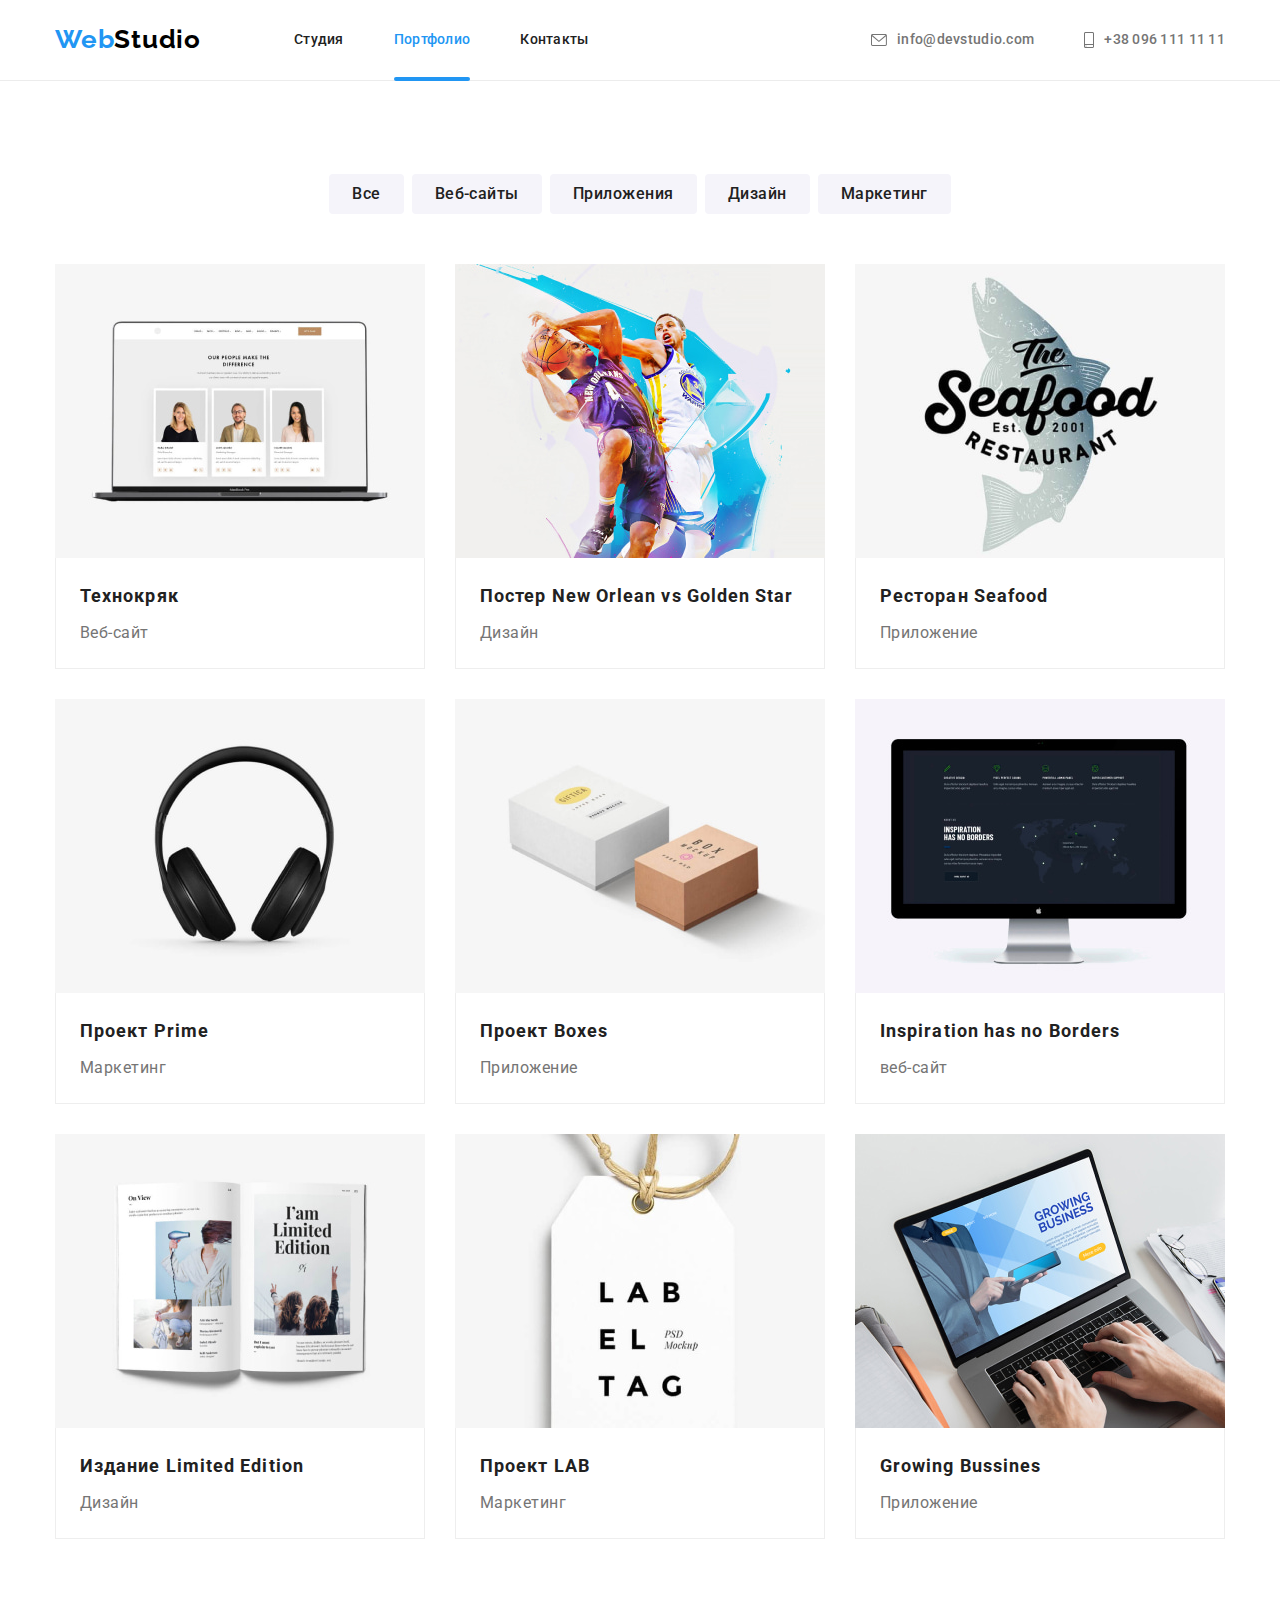
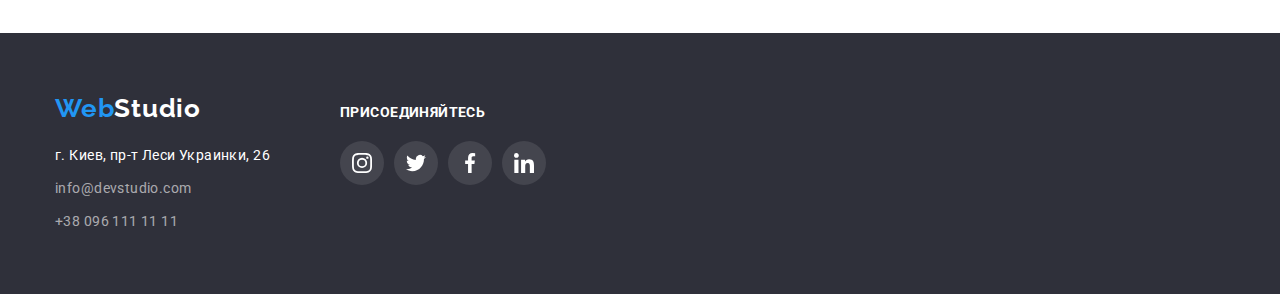
==== portfolio.html @ 18610011 "База (домашняя работа №5)" ====
<!DOCTYPE html>
<html lang="ru">
  <head>
    <meta charset="UTF-8" />
    <meta http-equiv="X-UA-Compatible" content="IE=edge" />
    <meta name="viewport" content="width=device-width, initial-scale=1.0" />
    <title>WebStudio - Портфолио</title>
    <link
      rel="stylesheet"
      href="https://cdnjs.cloudflare.com/ajax/libs/modern-normalize/1.1.0/modern-normalize.min.css"
    />
    <link rel="preconnect" href="https://fonts.googleapis.com" />
    <link rel="preconnect" href="https://fonts.gstatic.com" crossorigin />
    <link
      href="https://fonts.googleapis.com/css2?family=Raleway:wght@700&family=Roboto:wght@400;500;700;900&display=swap"
      rel="stylesheet"
    />
    <link rel="stylesheet" href="./css/styles.css" />
  </head>
  <body>
    <!-- Хедер -->
    <header class="header">
      <div class="header-main-nav conteiner">
        <nav class="header-nav">
          <a class="logo link" href="./index.html"
            >Web<span class="logo-dark-theme">Studio</span></a
          >
          <ul class="page-nav-list list">
            <li class="page-nav-item"><a class="page-nav link" href="./index.html">Студия</a></li>
            <li class="page-nav-item">
              <a class="page-nav current-page link" href="./portfolio.html">Портфолио</a>
            </li>
            <li class="page-nav-item"><a class="page-nav link" href="">Контакты</a></li>
          </ul>
        </nav>
        <ul class="contact-nav-list list">
          <li class="contact-nav-item">
            <a class="contact-nav link" href="mailto:info@devstudio.com"
              ><svg class="contact-icon" width="16" height="16">
                <use href="./images/icons.svg#icon-envelope"></use>
              </svg>
              info@devstudio.com</a
            >
          </li>
          <li class="contact-nav-item">
            <a class="contact-nav link" href="tel:+380961111111"
              ><svg class="contact-icon" width="10" height="16">
                <use href="./images/icons.svg#icon-smartphone"></use>
              </svg>
              +38 096 111 11 11</a
            >
          </li>
        </ul>
      </div>
    </header>
    <main>
      <section class="section">
        <div class="conteiner">
          <h1 class="visually-hidden list" aria-hidden="true" tabindex="-1">
            WebStudio - Портфолио
          </h1>
          <!-- Фильтр -->
          <ul class="filter list">
            <li class="filter-item">
              <button class="filter-button button" type="button">Все</button>
            </li>
            <li class="filter-item">
              <button class="filter-button button" type="button">Веб-сайты</button>
            </li>
            <li class="filter-item">
              <button class="filter-button button" type="button">Приложения</button>
            </li>
            <li class="filter-item">
              <button class="filter-button button" type="button">Дизайн</button>
            </li>
            <li class="filter-item">
              <button class="filter-button button" type="button">Маркетинг</button>
            </li>
          </ul>
          <!-- Галерея проектов-->
          <ul class="project-list list">
            <li class="project-item">
              <a class="project-link link" href="">
                <div class="project-img-box">
                  <img
                    src="./images/project1.jpg"
                    alt="веб-страница Технокряк, открытая на ноутбуке"
                    width="370"
                    height="295"
                  />
                  <div class="project-hover-discription">
                    <p>
                      Технокряк это современная площадка распространения коронавируса. Компании
                      используют эту платформу для цифрового шпионажа и атак на защищённые сервера
                      конкурентов.
                    </p>
                  </div>
                </div>
                <div class="project-discription">
                  <h2 class="project-title">Технокряк</h2>
                  <p>Веб-сайт</p>
                </div>
              </a>
            </li>
            <li class="project-item">
              <a class="project-link link" href="">
                <div class="project-img-box">
                  <img
                  src="./images/project2.jpg"
                  alt="Постер к игре в баскетбол"
                  width="370"
                  height="295"
                  />
                  <div class="project-hover-discription">
                    <p>
                     Технокряк это современная площадка распространения коронавируса. Компании
                     используют эту платформу для цифрового шпионажа и атак на защищённые сервера
                     конкурентов.
                   </p>
                  </div>   
                </div>
                <div class="project-discription">
                  <h2 class="project-title">Постер New Orlean vs Golden Star</h2>
                  <p>Дизайн</p>
                </div>
              </a>
            </li>
            <li class="project-item">
              <a class="project-link link" href="">
              <div class="project-img-box">
                <img
                  src="./images/project3.jpg"
                  alt="Эмблема рыбного ресторана"
                  width="370"
                  height="295"
                />
                <div class="project-hover-discription">
                  <p>
                    Технокряк это современная площадка распространения коронавируса. Компании
                    используют эту платформу для цифрового шпионажа и атак на защищённые сервера
                    конкурентов.
                  </p>
                </div>
              </div>
                <div class="project-discription">
                  <h2 class="project-title">Ресторан Seafood</h2>
                  <p>Приложение</p>
                </div></a
              >
            </li>
            <li class="project-item">
              <a class="project-link link" href="">
                <div class="project-img-box">
                  <img
                   src="./images/project4.jpg"
                   alt="Накладные наушники"
                   width="370"
                   height="295"
                  />
                  <div class="project-hover-discription">
                    <p>
                      Технокряк это современная площадка распространения коронавируса. Компании
                      используют эту платформу для цифрового шпионажа и атак на защищённые сервера
                      конкурентов.
                    </p>
                </div>
                </div>
                <div class="project-discription">
                  <h2 class="project-title">Проект Prime</h2>
                  <p>Маркетинг</p>
                </div>
              </a>
            </li>
            <li class="project-item">
              <a class="project-link link" href="">
                <div class="project-img-box"> 
                  <img
                   src="./images/project5.jpg"
                   alt="две коробки разных цветов и размеров"
                   width="370"
                   height="295"
                  />
                  <div class="project-hover-discription">
                    <p>
                      Технокряк это современная площадка распространения коронавируса. Компании
                      используют эту платформу для цифрового шпионажа и атак на защищённые сервера
                      конкурентов.
                    </p>
                  </div>
                </div>
                <div class="project-discription">
                  <h2 class="project-title">Проект Boxes</h2>
                  <p>Приложение</p>
                </div></a
              >
            </li>
            <li class="project-item">
              <a class="project-link link" href="">
                <div class="project-img-box">
                  <img
                    src="./images/project6.jpg"
                   alt="Монитор с изображением открытого веб-сайта"
                   width="370"
                   height="295"
                  />
                  <div class="project-hover-discription">
                    <p>
                      Технокряк это современная площадка распространения коронавируса. Компании
                      используют эту платформу для цифрового шпионажа и атак на защищённые сервера
                      конкурентов.
                    </p>
                  </div>
                </div>
                <div class="project-discription">
                  <h2 class="project-title">Inspiration has no Borders</h2>
                  <p>веб-сайт</p>
                </div>
              </a>
            </li>
            <li class="project-item">
              <a class="project-link link" href="">
                  <div class="project-img-box">
                   <img src="./images/project7.jpg" alt="Развернутая книга" width="370" height="295" />
                  <div class="project-hover-discription">
                    <p>
                      Технокряк это современная площадка распространения коронавируса. Компании
                      используют эту платформу для цифрового шпионажа и атак на защищённые сервера
                      конкурентов.
                    </p>
                  </div>
                </div>
                <div class="project-discription">
                  <h2 class="project-title">Издание Limited Edition</h2>
                  <p>Дизайн</p>
                </div>
              </a>
            </li>
            <li class="project-item">
              <a class="project-link link" href="">
                <div class="project-img-box">
                  <img
                   src="./images/project8.jpg"
                   alt="Бумажная бирка на шнурке"
                   width="370"
                   height="295"
                  />
                  <div class="project-hover-discription">
                    <p>
                     Технокряк это современная площадка распространения коронавируса. Компании
                     используют эту платформу для цифрового шпионажа и атак на защищённые сервера
                     конкурентов.
                   </p>
                 </div>
                </div>
                <div class="project-discription">
                  <h2 class="project-title">Проект LAB</h2>
                  <p>Маркетинг</p>
                </div>
              </a>
            </li>
            <li class="project-item">
              <a class="project-link link" href="">
                <div class="project-img-box">
                  <img
                   src="./images/project9.jpg"
                   alt="Ноутбук с открытым приложение Growing Bussines"
                   width="370"
                   height="295"
                  />
                  <div class="project-hover-discription">
                    <p>
                      Технокряк это современная площадка распространения коронавируса. Компании
                      используют эту платформу для цифрового шпионажа и атак на защищённые сервера
                      конкурентов.
                    </p>
                  </div>
                </div>
                <div class="project-discription">
                  <h2 class="project-title">Growing Bussines</h2>
                  <p>Приложение</p>
                </div></a
              >
            </li>
          </ul>
        </div>
      </section>
    </main>
    <!-- Футер -->
    <footer class="footer">
      <div class="footer-wrap conteiner">
        <div>
          <a class="logo footer-logo link" href="./index.html"
            >Web<span class="logo-light-theme">Studio</span></a
          >
          <address>
            <ul class="address-list list">
              <li class="address-list-item">
                <a
                  class="address link"
                  href="https://goo.gl/maps/bSxCjzfuzKjN976c6"
                  target="_blank"
                  rel="noreferrer noopener"
                  >г. Киев, пр-т Леси Украинки, 26</a
                >
              </li>
              <li class="address-list-item">
                <a class="contact link" href="mailto:info@devstudio.com">info@devstudio.com</a>
              </li>
              <li class="address-list-item">
                <a class="contact link" href="tel:+380961111111">+38 096 111 11 11</a>
              </li>
            </ul>
          </address>
        </div>
        <div class="comunity">
          <h2 class="comunity-title">Присоединяйтесь</h2>
          <ul class="comunity-list footer-comunity list">
            <li class="comunity-item">
              <a class="comunity-link link" href=""
                ><svg class="comunity-icon" width="20" height="20">
                  <use href="./images/icons.svg#icon-instagram"></use></svg
              ></a>
            </li>
            <li class="comunity-item">
              <a class="comunity-link link" href=""
                ><svg class="comunity-icon" width="20" height="20">
                  <use href="./images/icons.svg#icon-twitter"></use></svg
              ></a>
            </li>
            <li class="comunity-item">
              <a class="comunity-link link" href=""
                ><svg class="comunity-icon" width="20" height="20">
                  <use href="./images/icons.svg#icon-facebook"></use></svg
              ></a>
            </li>
            <li class="comunity-item">
              <a class="comunity-link link" href=""
                ><svg class="comunity-icon" width="20" height="20">
                  <use href="./images/icons.svg#icon-linkedin"></use></svg
              ></a>
            </li>
          </ul>
        </div>
      </div>
    </footer>
  </body>
</html>
---- css/styles.css ----
:root {
  /* Основные шрифты */
  --primary-font-family: 'Roboto', sans-serif;
  --secondary-font-family: 'Raleway', sans-serif;

  /* Основная цветосхема */
  --primary-text-color: #757575;
  --secondary-text-color: #212121;
  --main-theme-color: #2196f3;
  --text-white-color: #ffffff;
  --main-bcg-color: #ffffff;
  --no-active-icon-color: #afb1b8;
}

body {
  font-family: var(--primary-font-family);
  font-size: 14px;
  line-height: 1.71;
  padding-top: 80px;
  color: var(--primary-text-color);
  background-color: var(--main-bcg-color);
}

.section {
  padding-top: 94px;
  padding-bottom: 94px;

  /* Вспомагательные фон и рамка */
  /* outline: 1px solid rgb(74, 24, 155);
  background-color: rgb(125, 201, 231); */
}

.conteiner {
  width: 1200px;
  margin-right: auto;
  margin-left: auto;
  padding-left: 15px;
  padding-right: 15px;

  /* Вспомагательные фон и рамка */
  /* outline: 1px solid red;
  background-color: rgb(73, 233, 121); */
}

/* Маркеры списков */
.list {
  padding: 0;
  margin: 0;
  list-style-type: none;
}

/* Ссылки */
.link {
  text-decoration: none;
  color: inherit;
}

/* Картинки */
img {
  display: block;
  max-width: 100%;
  height: auto;
}

p {
  margin-top: 0;
  margin-bottom: 0;
}

/* Для логических заголовков */
.visually-hidden {
  position: absolute;
  white-space: nowrap;
  width: 1px;
  height: 1px;

  overflow: hidden;
  border: 0;
  padding: 0;
  clip: rect(0 0 0 0);
  clip-path: inset(50%);
  margin: -1px;
}

/* Кнопки */
.button {
  cursor: pointer;
  transition: color 250ms cubic-bezier(0.4, 0, 0.2, 1),
    background-color 250ms cubic-bezier(0.4, 0, 0.2, 1),
    box-shadow 250ms cubic-bezier(0.4, 0, 0.2, 1);
}

.button:hover,
.button:focus {
  background-color: var(--main-theme-color);
  color: var(--text-white-color);
}

/* Хеддер */
/* Логотип */
.logo {
  color: var(--main-theme-color);
  font-family: var(--secondary-font-family);
  font-weight: 700;
  font-size: 26px;
  line-height: 1.2;
  letter-spacing: 0.03em;
}

.logo-light-theme {
  color: var(--text-white-color);
}

.logo-dark-theme {
  color: #000000;
}
.footer-logo {
  display: inline-block;
  margin-bottom: 20px;
}

/* Навигация */
.header {
  position: fixed;
  width: 100%;
  min-height: 80px;
  top: 0;
  left: 0;
  z-index: 1;
  border-bottom: 1px solid #ececec;
  background-color: var(--main-bcg-color);
}

.header-main-nav {
  display: flex;
  align-items: center;
}
.header-nav {
  display: flex;
  align-items: center;
}

.page-nav-list {
  display: flex;
  margin-left: 93px;
}

.page-nav.current-page {
  position: relative;
  color: var(--main-theme-color);
}
.page-nav.current-page::after {
  content: '';
  position: absolute;
  left: 0;
  bottom: -1px;
  width: 100%;
  height: 4px;
  background-color: var(--main-theme-color);
  border-radius: 2px;
}

.page-nav {
  display: block;
  padding-top: 32px;
  padding-bottom: 32px;
  color: var(--secondary-text-color);
  font-weight: 500;
  line-height: 1.14;
  letter-spacing: 0.02em;
  transition: color 250ms cubic-bezier(0.4, 0, 0.2, 1);
}

.contact-nav-list {
  display: flex;
  margin-left: auto;
  align-items: center;
}

.contact-nav {
  display: inline-flex;
  align-items: center;
  padding-top: 28px;
  padding-bottom: 28px;
  color: var(--primary-text-color);
  font-weight: 500;
  font-style: normal;
  letter-spacing: 0.02em;
  transition: color 250ms cubic-bezier(0.4, 0, 0.2, 1);
}

.page-nav-item:not(:first-child),
.contact-nav-item:not(:first-child) {
  margin-left: 50px;
}

.contact-icon {
  margin-right: 10px;
  fill: var(--primary-text-color);
  transition: fill 250ms cubic-bezier(0.4, 0, 0.2, 1);
}

.page-nav:hover,
.page-nav:focus,
.contact-nav:hover,
.contact-nav:focus {
  color: var(--main-theme-color);
}

.contact-nav:hover .contact-icon,
.contact-nav:focus .contact-icon {
  fill: var(--main-theme-color);
}

/* Главная страница */
/* Банер */
.hero {
  margin-left: auto;
  margin-right: auto;
  padding-top: 200px;
  padding-bottom: 200px;
  height: 600px;
  max-width: 1600px;
  text-align: center;
  background-color: #c4c4c4;
  background-image: linear-gradient(to right, rgba(47, 48, 58, 0.4), rgba(47, 48, 58, 0.4)),
    url(../images/hero-Img.jpg);
  background-size: cover;
  background-position: center;
  background-repeat: no-repeat;
}
.hero-title {
  display: block;
  margin-right: auto;
  margin-left: auto;
  margin-top: 0;
  margin-bottom: 30px;
  width: 700px;
  color: var(--text-white-color);
  font-weight: 900;
  font-size: 44px;
  line-height: 1.36;
  letter-spacing: 0.06em;
  text-transform: uppercase;
}

.hero-button {
  padding-left: 32px;
  padding-right: 32px;
  padding-top: 10px;
  padding-bottom: 10px;
  border: 1px solid transparent;
  border-radius: 4px;
  box-shadow: 0px 4px 4px rgba(0, 0, 0, 0.15);
  color: var(--text-white-color);
  background-color: var(--main-theme-color);
  font-family: var(--primary-font-family);
  font-weight: 700;
  font-size: 16px;
  line-height: 1.87;
  letter-spacing: 0.06em;
}

.hero-button:hover,
.hero-button:focus {
  background-color: #188ce8;
}

/* Особенности */
.qualities-list {
  display: flex;
  justify-content: stretch;
  letter-spacing: 0.03em;
}
.qualities-list-item {
  min-width: 270px;
}

.qualities-item-wrapper {
  height: 120px;
  display: flex;
  justify-content: center;
  align-items: center;
  text-align: center;
  background: #f5f4fa;
  border-radius: 4px;
}

.qualities-list-item:not(:last-child) {
  margin-right: 30px;
}

.qualities-title {
  margin-top: 30px;
  margin-bottom: 10px;
  font-size: 14px;
  line-height: 1.14;
  color: var(--secondary-text-color);
  letter-spacing: 0.03em;
  text-transform: uppercase;
}

/* Чем мы занимаемся */
.business.section {
  padding-top: 0;
}

.business-list {
  display: flex;
  justify-content: space-between;
}

.business-list-item {
  position: relative;
}

.business-list-item:not(:first-child) {
  margin-left: 30px;
}

.business-title {
  margin-top: 0px;
  margin-bottom: 50px;
  text-align: center;
  color: var(--secondary-text-color);
  font-size: 36px;
  line-height: 1.17;
  letter-spacing: 0.03em;
}

.business-item-description {
  position: absolute;
  left: 0;
  bottom: 0;
  width: 100%;
  height: 70px;
  display: flex;
  justify-content: center;
  align-items: center;
  background-color: rgba(47, 48, 58, 0.8);
}

.business-item-description h3 {
  padding: 0;
  margin: 0;
  font-size: 14px;
  line-height: 1.14;

  text-align: center;
  letter-spacing: 0.03em;
  text-transform: uppercase;

  color: var(--text-white-color);
}

/* Наша команда */
.team {
  background-color: #f5f4fa;
}

.team-cards {
  display: flex;
  justify-content: center;
}

.team-title {
  margin-top: 0px;
  margin-bottom: 50px;
  text-align: center;
  color: var(--secondary-text-color);
  font-size: 36px;
  line-height: 1.17;
  letter-spacing: 0.03em;
}

.team-card {
  background-color: var(--main-bcg-color);
  box-shadow: 0px 1px 3px rgba(0, 0, 0, 0.12), 0px 1px 1px rgba(0, 0, 0, 0.14),
    0px 2px 1px rgba(0, 0, 0, 0.2);
  border-radius: 0px 0px 4px 4px;
}

.team-card-discription {
  padding-top: 30px;
  padding-bottom: 30px;
  text-align: center;
  font-size: 16px;
  line-height: 1.19;
  letter-spacing: 0.03em;
}
.team-card-discription h3 {
  margin-top: 0px;
  margin-bottom: 10px;
  font-size: inherit;
  line-height: inherit;
  color: var(--secondary-text-color);
  font-weight: 500;
}

.team-card:not(:first-child) {
  margin-left: 30px;
}

.comunity-list {
  display: flex;
}
.comunity-item:not(:last-child) {
  margin-right: 10px;
}

.comunity-link {
  width: 44px;
  height: 44px;
  display: flex;
  justify-content: center;
  align-items: center;
  border-radius: 50%;
  background-color: var(--main-bcg-color);
  text-align: center;

  transition: background-color 250ms cubic-bezier(0.4, 0, 0.2, 1);
}

.comunity-icon {
  fill: var(--no-active-icon-color);
  transition: fill 250ms cubic-bezier(0.4, 0, 0.2, 1);
}

.team-card-discription .comunity-list {
  margin-top: 16px;
  justify-content: center;
}

/* Клиенты */
.clients-title {
  margin-top: 0;
  margin-bottom: 50px;
  font-size: 36px;
  line-height: 1.17;
  text-align: center;
  vertical-align: Top;
  letter-spacing: 0.03em;
  color: var(--secondary-text-color);
}
.clients-list {
  display: flex;
  justify-content: center;
}
.clients-item {
  width: 170px;
  height: 92px;
}

.clients-link {
  width: 100%;
  height: 100%;
  display: flex;
  justify-content: center;
  align-items: center;
  border: 1px solid #afb1b8;
  border-radius: 4px;

  transition: border-color 250ms cubic-bezier(0.4, 0, 0.2, 1);
}

.clients-item:not(:last-child) {
  margin-right: 30px;
}

.clients-logo {
  fill: var(--no-active-icon-color);
  transition: fill 250ms cubic-bezier(0.4, 0, 0.2, 1);
}

.clients-link:hover,
.clients-link:focus {
  border-color: var(--main-theme-color);
}

.clients-link:hover .clients-logo,
.clients-link:focus .clients-logo {
  fill: var(--main-theme-color);
}

/* Футер */
.footer {
  padding-top: 60px;
  padding-bottom: 60px;
  background-color: #2f303a;
}
.footer-wrap {
  display: flex;
  align-items: baseline;
}

.address {
  font-style: normal;
  letter-spacing: 0.03em;
  color: var(--text-white-color);
}

.contact {
  color: rgba(255, 255, 255, 0.6);
  font-style: normal;
  letter-spacing: 0.03em;
  transition: color 250ms cubic-bezier(0.4, 0, 0.2, 1);
}

.contact:hover,
.contact:focus {
  color: var(--main-theme-color);
}

.address-list-item:not(:first-child) {
  margin-top: 9px;
}

.comunity {
  margin-left: 70px;
}

.comunity-title {
  margin-top: 0;
  margin-bottom: 20px;
  font-size: 14px;
  line-height: 1.14;
  letter-spacing: 0.03em;
  text-transform: uppercase;
  color: var(--text-white-color);
}

.footer-comunity .comunity-link {
  --main-bcg-color: rgba(255, 255, 255, 0.1);
  background-color: var(--main-bcg-color);
  transition: background-color 250ms cubic-bezier(0.4, 0, 0.2, 1);
}
.footer-comunity .comunity-icon {
  fill: var(--text-white-color);
}
.comunity-link:hover,
.comunity-link:focus {
  background-color: var(--main-theme-color);
}

.comunity-link:hover .comunity-icon,
.comunity-link:focus .comunity-icon {
  fill: var(--text-white-color);
}

/* Модальное окно */
.modal {
  position: fixed;
  left: 0;
  right: 0;
  top: 0;
  bottom: 0;
  z-index: 10;
  width: 100%;
  height: 100%;
  background-color: rgba(0, 0, 0, 0.2);
  opacity: 1;
  transition: opacity 250ms cubic-bezier(0.4, 0, 0.2, 1);
}

.modal.is-hidden {
  opacity: 0;
  pointer-events: none;
}

.modal.is-hidden .modal-box {
  transform: translate(-50%, -50%) scale(0.9);
}

.modal-box {
  position: absolute;
  top: 50%;
  left: 50%;
  transform: translate(-50%, -50%) scale(1);
  width: 528px;
  height: 581px;
  background-color: var(--main-bcg-color);
  transition: transform 250ms cubic-bezier(0.4, 0, 0.2, 1);
}

.modal-button {
  position: absolute;
  top: 8px;
  right: 8px;
  display: flex;
  justify-content: center;
  align-items: center;
  min-width: 30px;
  min-height: 30px;
  background: var(--main-bcg-color);
  border: 1px solid rgba(0, 0, 0, 0.1);
  border-radius: 50%;
  transition: fill 250ms cubic-bezier(0.4, 0, 0.2, 1);
}

.icon-vector {
  fill: var(--secondary-text-color);
}

.modal-button:hover {
  background: var(--main-theme-color);
}

.modal-button:hover .icon-vector {
  fill: var(--text-white-color);
}

/* Страница Портфолио */
/* Фильтр */
.filter {
  display: flex;
  justify-content: center;
  margin-bottom: 50px;
}

.filter-button {
  padding: 6px 22px;
  border: 1px solid transparent;
  border-radius: 4px;
  color: var(--secondary-text-color);
  background-color: #f5f4fa;
  font-family: var(--primary-font-family);
  font-weight: 500;
  font-size: 16px;
  line-height: 1.62;
  letter-spacing: 0.03em;
}

.filter-item:not(:last-child) {
  margin-right: 8px;
}

.filter-button:hover,
.filter-button:focus {
  color: var(--text-white-color);
  box-shadow: 0px 3px 1px rgba(0, 0, 0, 0.1), 0px 1px 2px rgba(0, 0, 0, 0.08),
    0px 2px 2px rgba(0, 0, 0, 0.12);
}

/* Галерея проектов */
.project-list {
  display: flex;
  flex-wrap: wrap;
}

.project-item {
  margin-right: 30px;
  margin-bottom: 30px;
  background: var(--main-bcg-color);
}

.project-discription {
  padding: 20px 24px;
  border: 1px solid #eeeeee;
  border-top: 0px;
}
.project-title {
  margin-top: 0;
  margin-bottom: 4px;
  font-size: 18px;
  line-height: 2;
  letter-spacing: 0.06em;
  color: var(--secondary-text-color);
}
.project-img-box {
  position: relative;
  overflow: hidden;
}

.project-discription p {
  font-size: 16px;
  line-height: 1.87;
  letter-spacing: 0.03em;
}

.project-hover-discription {
  position: absolute;
  top: 0;
  left: 0;
  display: flex;
  padding-left: 24px;
  padding-right: 24px;
  justify-content: center;
  align-items: center;
  width: 100%;
  height: 294px;
  background-color: rgba(33, 150, 243, 0.9);

  transform: translateY(100%);
  transition: transform 250ms cubic-bezier(0.4, 0, 0.2, 1);
}

.project-hover-discription p {
  font-size: 18px;
  line-height: 1.56;
  letter-spacing: 0.03em;

  color: var(--text-white-color);
}

.project-item:nth-child(3n) {
  margin-right: 0;
}

.project-item:nth-last-child(-n + 3) {
  margin-bottom: 0;
}
.project-link {
  display: block;
  transition: box-shadow 250ms cubic-bezier(0.4, 0, 0.2, 1);
}
.project-link:hover,
.project-link:focus {
  box-shadow: 0px 1px 1px rgba(0, 0, 0, 0.12), 0px 4px 4px rgba(0, 0, 0, 0.06),
    1px 4px 6px rgba(0, 0, 0, 0.16);
}

.project-link:hover .project-hover-discription,
.project-link:focus .project-hover-discription {
  transform: translateY(0);
}
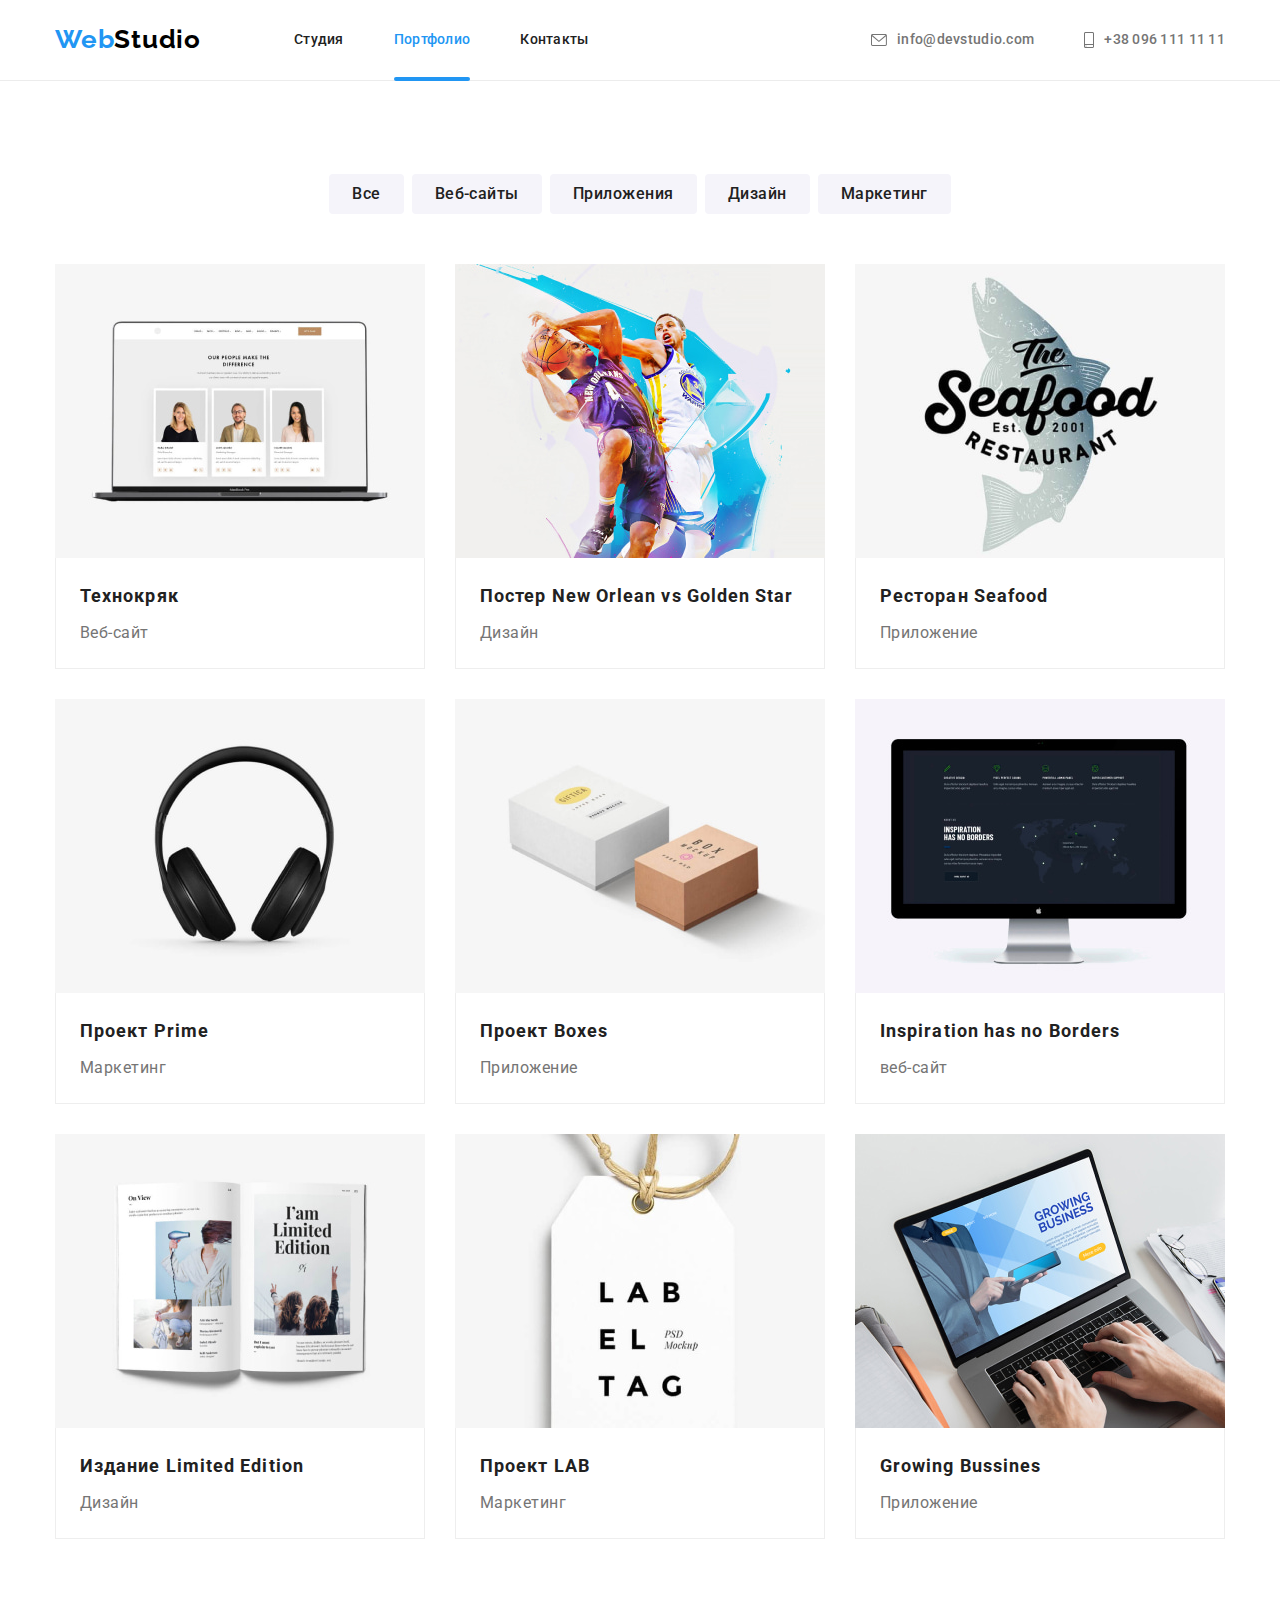
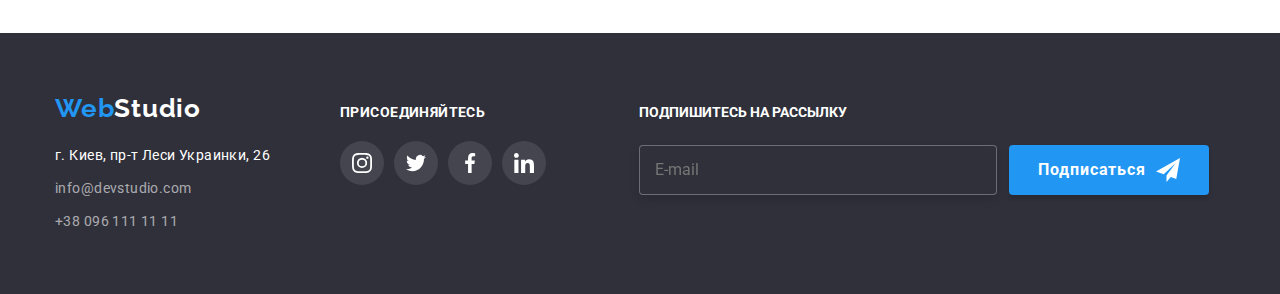
==== commit 85930b9c: "Добавлена разметка формы подписки" ====
--- a/portfolio.html
+++ b/portfolio.html
@@ -106,18 +106,18 @@
               <a class="project-link link" href="">
                 <div class="project-img-box">
                   <img
-                  src="./images/project2.jpg"
-                  alt="Постер к игре в баскетбол"
-                  width="370"
-                  height="295"
-                  />
-                  <div class="project-hover-discription">
-                    <p>
-                     Технокряк это современная площадка распространения коронавируса. Компании
-                     используют эту платформу для цифрового шпионажа и атак на защищённые сервера
-                     конкурентов.
-                   </p>
-                  </div>   
+                    src="./images/project2.jpg"
+                    alt="Постер к игре в баскетбол"
+                    width="370"
+                    height="295"
+                  />
+                  <div class="project-hover-discription">
+                    <p>
+                      Технокряк это современная площадка распространения коронавируса. Компании
+                      используют эту платформу для цифрового шпионажа и атак на защищённые сервера
+                      конкурентов.
+                    </p>
+                  </div>
                 </div>
                 <div class="project-discription">
                   <h2 class="project-title">Постер New Orlean vs Golden Star</h2>
@@ -127,21 +127,21 @@
             </li>
             <li class="project-item">
               <a class="project-link link" href="">
-              <div class="project-img-box">
-                <img
-                  src="./images/project3.jpg"
-                  alt="Эмблема рыбного ресторана"
-                  width="370"
-                  height="295"
-                />
-                <div class="project-hover-discription">
-                  <p>
-                    Технокряк это современная площадка распространения коронавируса. Компании
-                    используют эту платформу для цифрового шпионажа и атак на защищённые сервера
-                    конкурентов.
-                  </p>
-                </div>
-              </div>
+                <div class="project-img-box">
+                  <img
+                    src="./images/project3.jpg"
+                    alt="Эмблема рыбного ресторана"
+                    width="370"
+                    height="295"
+                  />
+                  <div class="project-hover-discription">
+                    <p>
+                      Технокряк это современная площадка распространения коронавируса. Компании
+                      используют эту платформу для цифрового шпионажа и атак на защищённые сервера
+                      конкурентов.
+                    </p>
+                  </div>
+                </div>
                 <div class="project-discription">
                   <h2 class="project-title">Ресторан Seafood</h2>
                   <p>Приложение</p>
@@ -152,18 +152,18 @@
               <a class="project-link link" href="">
                 <div class="project-img-box">
                   <img
-                   src="./images/project4.jpg"
-                   alt="Накладные наушники"
-                   width="370"
-                   height="295"
-                  />
-                  <div class="project-hover-discription">
-                    <p>
-                      Технокряк это современная площадка распространения коронавируса. Компании
-                      используют эту платформу для цифрового шпионажа и атак на защищённые сервера
-                      конкурентов.
-                    </p>
-                </div>
+                    src="./images/project4.jpg"
+                    alt="Накладные наушники"
+                    width="370"
+                    height="295"
+                  />
+                  <div class="project-hover-discription">
+                    <p>
+                      Технокряк это современная площадка распространения коронавируса. Компании
+                      используют эту платформу для цифрового шпионажа и атак на защищённые сервера
+                      конкурентов.
+                    </p>
+                  </div>
                 </div>
                 <div class="project-discription">
                   <h2 class="project-title">Проект Prime</h2>
@@ -173,12 +173,12 @@
             </li>
             <li class="project-item">
               <a class="project-link link" href="">
-                <div class="project-img-box"> 
-                  <img
-                   src="./images/project5.jpg"
-                   alt="две коробки разных цветов и размеров"
-                   width="370"
-                   height="295"
+                <div class="project-img-box">
+                  <img
+                    src="./images/project5.jpg"
+                    alt="две коробки разных цветов и размеров"
+                    width="370"
+                    height="295"
                   />
                   <div class="project-hover-discription">
                     <p>
@@ -199,9 +199,9 @@
                 <div class="project-img-box">
                   <img
                     src="./images/project6.jpg"
-                   alt="Монитор с изображением открытого веб-сайта"
-                   width="370"
-                   height="295"
+                    alt="Монитор с изображением открытого веб-сайта"
+                    width="370"
+                    height="295"
                   />
                   <div class="project-hover-discription">
                     <p>
@@ -219,8 +219,13 @@
             </li>
             <li class="project-item">
               <a class="project-link link" href="">
-                  <div class="project-img-box">
-                   <img src="./images/project7.jpg" alt="Развернутая книга" width="370" height="295" />
+                <div class="project-img-box">
+                  <img
+                    src="./images/project7.jpg"
+                    alt="Развернутая книга"
+                    width="370"
+                    height="295"
+                  />
                   <div class="project-hover-discription">
                     <p>
                       Технокряк это современная площадка распространения коронавируса. Компании
@@ -239,18 +244,18 @@
               <a class="project-link link" href="">
                 <div class="project-img-box">
                   <img
-                   src="./images/project8.jpg"
-                   alt="Бумажная бирка на шнурке"
-                   width="370"
-                   height="295"
-                  />
-                  <div class="project-hover-discription">
-                    <p>
-                     Технокряк это современная площадка распространения коронавируса. Компании
-                     используют эту платформу для цифрового шпионажа и атак на защищённые сервера
-                     конкурентов.
-                   </p>
-                 </div>
+                    src="./images/project8.jpg"
+                    alt="Бумажная бирка на шнурке"
+                    width="370"
+                    height="295"
+                  />
+                  <div class="project-hover-discription">
+                    <p>
+                      Технокряк это современная площадка распространения коронавируса. Компании
+                      используют эту платформу для цифрового шпионажа и атак на защищённые сервера
+                      конкурентов.
+                    </p>
+                  </div>
                 </div>
                 <div class="project-discription">
                   <h2 class="project-title">Проект LAB</h2>
@@ -262,10 +267,10 @@
               <a class="project-link link" href="">
                 <div class="project-img-box">
                   <img
-                   src="./images/project9.jpg"
-                   alt="Ноутбук с открытым приложение Growing Bussines"
-                   width="370"
-                   height="295"
+                    src="./images/project9.jpg"
+                    alt="Ноутбук с открытым приложение Growing Bussines"
+                    width="370"
+                    height="295"
                   />
                   <div class="project-hover-discription">
                     <p>
@@ -341,6 +346,18 @@
             </li>
           </ul>
         </div>
+        <div class="submit">
+          <b class="form-title">Подпишитесь на рассылку</b>
+          <form>
+            <input type="email" name="email" placeholder="E-mail" autocomplete="off"/>
+            <button class="button submit-button">
+              Подписаться
+              <svg class="icon-plane" width="24" height="24">
+                <use href="./images/icons.svg#icon-plane"></use>
+              </svg>
+            </button>
+          </form>
+        </div>
       </div>
     </footer>
   </body>
--- a/css/styles.css
+++ b/css/styles.css
@@ -545,6 +545,56 @@
 .comunity-link:hover .comunity-icon,
 .comunity-link:focus .comunity-icon {
   fill: var(--text-white-color);
+}
+
+.submit {
+  margin-left: 93px;
+}
+
+.form-title {
+  display: inline-block;
+  text-transform: uppercase;
+  color: var(--main-bcg-color);
+}
+form {
+  margin-top: 20px;
+  display: flex;
+}
+
+input[type='email'] {
+  font-size: 16px;
+  line-height: 1.25;
+  padding-left: 15px;
+  align-items: center;
+  width: 358px;
+  height: 50px;
+  color: var(--text-white-color);
+  background-color: #2f303a;
+  border: 1px solid rgba(255, 255, 255, 0.3);
+  filter: drop-shadow(0px 4px 4px rgba(0, 0, 0, 0.15));
+  border-radius: 4px;
+}
+
+.submit-button {
+  display: flex;
+  justify-content: center;
+  align-items: center;
+  text-align: center;
+  margin-left: 12px;
+  width: 200px;
+  height: 50px;
+  font-weight: 700;
+  font-size: 16px;
+  line-height: 1.88;
+  letter-spacing: 0.06em;
+  color: var(--text-white-color);
+  background-color: var(--main-theme-color);
+  border: none;
+  border-radius: 4px;
+  box-shadow: 0px 4px 4px rgba(0, 0, 0, 0.15);
+}
+.icon-plane {
+  margin-left: 10px;
 }
 
 /* Модальное окно */
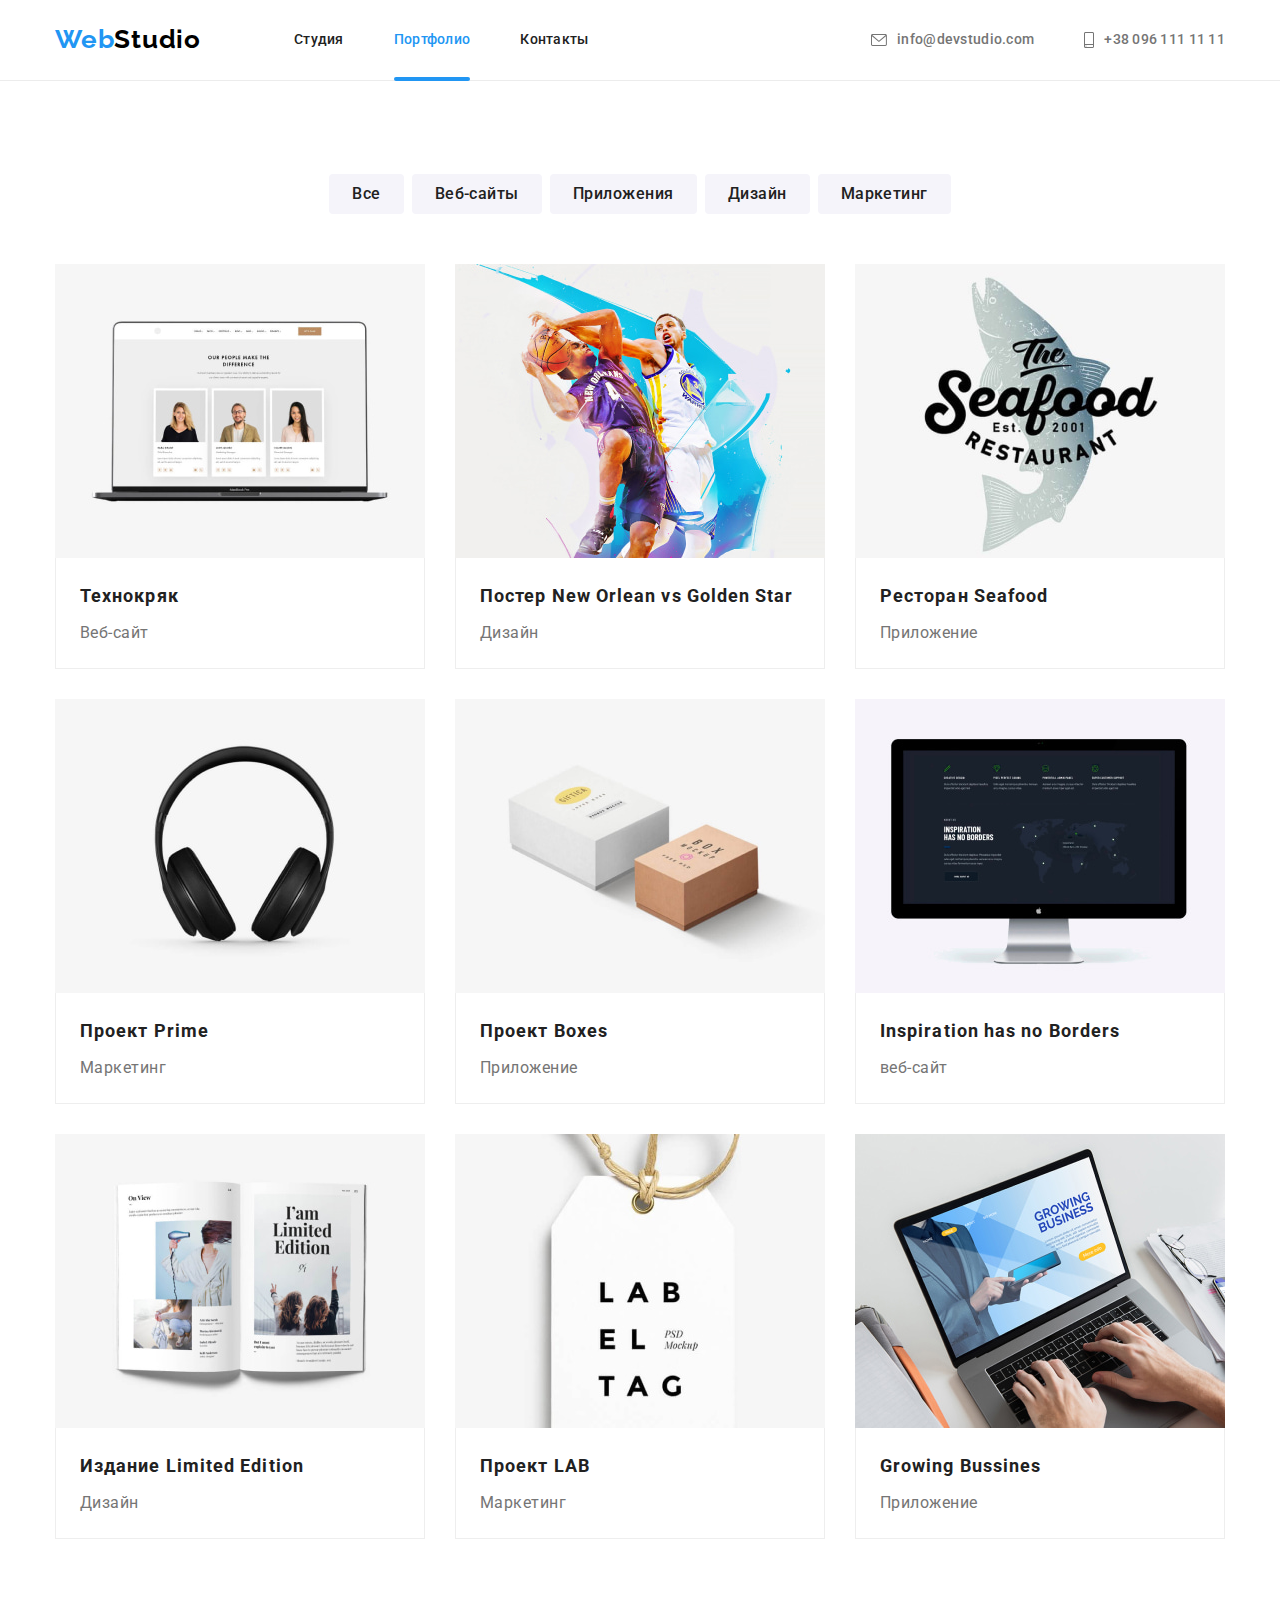
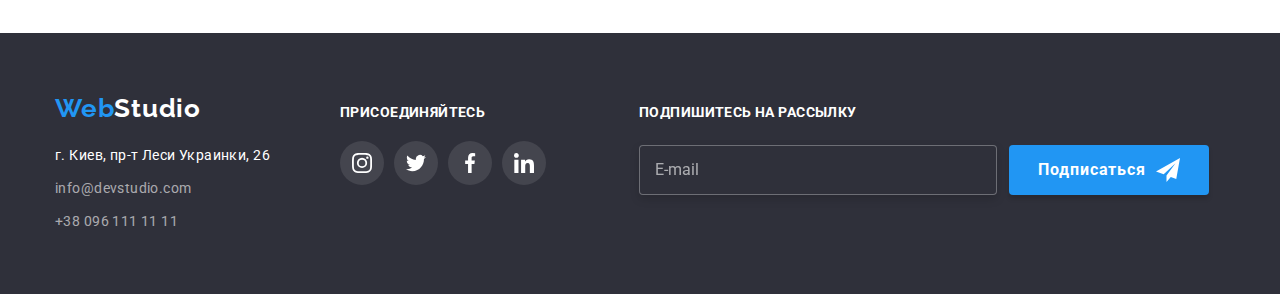
==== commit cec60d67: "ДЗ выполнено согласно ТЗ" ====
--- a/portfolio.html
+++ b/portfolio.html
@@ -347,10 +347,10 @@
           </ul>
         </div>
         <div class="submit">
-          <b class="form-title">Подпишитесь на рассылку</b>
+          <label class="form-title" for="email-submit">Подпишитесь на рассылку</label>
           <form>
-            <input type="email" name="email" placeholder="E-mail" autocomplete="off"/>
-            <button class="button submit-button">
+            <input type="email" name="email" placeholder="E-mail" id="email-submit" autocomplete="off" required />
+            <button class="button submit-button" type="submit">
               Подписаться
               <svg class="icon-plane" width="24" height="24">
                 <use href="./images/icons.svg#icon-plane"></use>
--- a/css/styles.css
+++ b/css/styles.css
@@ -24,10 +24,6 @@
 .section {
   padding-top: 94px;
   padding-bottom: 94px;
-
-  /* Вспомагательные фон и рамка */
-  /* outline: 1px solid rgb(74, 24, 155);
-  background-color: rgb(125, 201, 231); */
 }
 
 .conteiner {
@@ -36,10 +32,6 @@
   margin-left: auto;
   padding-left: 15px;
   padding-right: 15px;
-
-  /* Вспомагательные фон и рамка */
-  /* outline: 1px solid red;
-  background-color: rgb(73, 233, 121); */
 }
 
 /* Маркеры списков */
@@ -546,22 +538,25 @@
 .comunity-link:focus .comunity-icon {
   fill: var(--text-white-color);
 }
-
+/* Подписка */
 .submit {
   margin-left: 93px;
 }
 
 .form-title {
-  display: inline-block;
+  font-weight: 700;
+  line-height: 1.14px;
+  letter-spacing: 0.03em;
   text-transform: uppercase;
   color: var(--main-bcg-color);
 }
-form {
+.submit > form {
+  display: flex;
+  align-items: center;
   margin-top: 20px;
-  display: flex;
-}
-
-input[type='email'] {
+}
+
+.submit input[type='email'] {
   font-size: 16px;
   line-height: 1.25;
   padding-left: 15px;
@@ -573,6 +568,10 @@
   border: 1px solid rgba(255, 255, 255, 0.3);
   filter: drop-shadow(0px 4px 4px rgba(0, 0, 0, 0.15));
   border-radius: 4px;
+}
+
+.submit input[type='email']::placeholder {
+  color: rgba(255, 255, 255, 0.6);
 }
 
 .submit-button {
@@ -595,6 +594,10 @@
 }
 .icon-plane {
   margin-left: 10px;
+}
+.submit-button:hover,
+.submit-button:focus {
+  background-color: #188ce8;
 }
 
 /* Модальное окно */
@@ -632,7 +635,7 @@
   transition: transform 250ms cubic-bezier(0.4, 0, 0.2, 1);
 }
 
-.modal-button {
+.modal-close-button {
   position: absolute;
   top: 8px;
   right: 8px;
@@ -644,19 +647,182 @@
   background: var(--main-bcg-color);
   border: 1px solid rgba(0, 0, 0, 0.1);
   border-radius: 50%;
-  transition: fill 250ms cubic-bezier(0.4, 0, 0.2, 1);
+  transition: background-color 250ms cubic-bezier(0.4, 0, 0.2, 1);
 }
 
 .icon-vector {
   fill: var(--secondary-text-color);
-}
-
-.modal-button:hover {
-  background: var(--main-theme-color);
-}
-
-.modal-button:hover .icon-vector {
-  fill: var(--text-white-color);
+  transition: fill 250ms cubic-bezier(0.4, 0, 0.2, 1);
+}
+
+.modal-close-button:hover,
+.modal-close-button:focus {
+  background: var(--main-bcg-color);
+}
+
+.modal-close-button:hover .icon-vector,
+.modal-close-button:focus .icon-vector {
+  fill: var(--main-theme-color);
+}
+.modal-form-wrapper {
+  display: flex;
+  flex-direction: column;
+  width: 100%;
+  height: 100%;
+  padding: 40px;
+  font-size: 12px;
+  line-height: 1.17;
+  letter-spacing: 0.01em;
+  color: var(--primary-text-color);
+}
+
+.modal-form-title {
+  margin-bottom: 20px;
+  font-weight: 700;
+  font-size: 20px;
+  line-height: 1.15;
+  text-align: center;
+  letter-spacing: 0.03em;
+  color: #212121;
+}
+
+.form-field-input {
+  position: relative;
+  margin-top: 4px;
+  margin-bottom: 10px;
+}
+
+.form-field input {
+  width: 100%;
+  height: 40px;
+  align-items: center;
+  padding-left: 42px;
+  border: 1px solid rgba(33, 33, 33, 0.2);
+  border-radius: 4px;
+  outline: none;
+  transition: border 250ms cubic-bezier(0.4, 0, 0.2, 1);
+}
+
+.modal-contact-icon {
+  position: absolute;
+  top: 50%;
+  left: 12px;
+  transform: translateY(-50%);
+  fill: #212121;
+  transition: fill 250ms cubic-bezier(0.4, 0, 0.2, 1);
+}
+
+.modal-form textarea[name='comment'] {
+  width: 100%;
+  min-height: 120px;
+  resize: none;
+  margin-top: 4px;
+  padding: 12px;
+  font-size: 14px;
+  line-height: 1.14;
+  letter-spacing: 0.01em;
+  border: 1px solid rgba(33, 33, 33, 0.2);
+  border-radius: 4px;
+  outline: none;
+  transition: border 250ms cubic-bezier(0.4, 0, 0.2, 1);
+}
+
+.modal-form textarea[name='comment']::placeholder {
+  font-size: 14px;
+  line-height: 1.14;
+  letter-spacing: 0.01em;
+  color: rgba(117, 117, 117, 0.5);
+}
+
+.form-field:focus-within input,
+.form-field:focus-within textarea {
+  border: 1px solid var(--main-theme-color);
+}
+
+.form-field:focus-within .modal-contact-icon {
+  fill: var(--main-theme-color);
+}
+
+.policy-checkbox-wrapper {
+  position: relative;
+  display: flex;
+  justify-content: center;
+  align-items: center;
+  margin-top: 20px;
+  padding-left: 20px;
+  font-size: 14px;
+  line-height: 1.71;
+  letter-spacing: 0.03em;
+}
+
+.modal-checkbox-icon {
+  position: absolute;
+  top: 50%;
+  left: 13px;
+  transform: translateY(-65%);
+  width: 15px;
+  height: 15px;
+  border: 2px solid var(--secondary-text-color);
+  border-radius: 4px;
+  transform: box-shadow 250ms cubic-bezier(0.4, 0, 0.2, 1),
+    background-color 250ms cubic-bezier(0.4, 0, 0.2, 1);
+}
+
+.checkbox:focus + .modal-checkbox-icon {
+  box-shadow: 0 0 0 2px var(--main-theme-color);
+}
+
+.checkbox:checked:focus + .modal-checkbox-icon {
+  box-shadow: 0 0 0 2px var(--secondary-text-color);
+}
+
+.checkbox:checked + .modal-checkbox-icon {
+  border-color: var(--main-theme-color);
+  background-color: var(--main-theme-color);
+  background-image: url(../images/icon-checked.svg);
+  background-size: contain;
+  background-origin: border-box;
+}
+
+.policy-checkbox-wrapper label {
+  display: flex;
+  text-align: center;
+  margin-right: 4px;
+}
+
+.policy-link {
+  text-decoration: underline;
+  color: var(--main-theme-color);
+}
+
+.send-button-wrapper {
+  display: flex;
+  justify-content: center;
+  align-items: center;
+  margin-top: 30px;
+}
+
+.modal-send-button {
+  display: flex;
+  justify-content: center;
+  align-items: center;
+  text-align: center;
+  width: 200px;
+  height: 50px;
+  font-weight: 700;
+  font-size: 16px;
+  line-height: 1.88;
+  letter-spacing: 0.06em;
+  color: var(--text-white-color);
+  background-color: var(--main-theme-color);
+  border: none;
+  border-radius: 4px;
+  box-shadow: 0px 4px 4px rgba(0, 0, 0, 0.15);
+}
+
+.modal-send-button:hover,
+.modal-send-button:focus {
+  background-color: #188ce8;
 }
 
 /* Страница Портфолио */
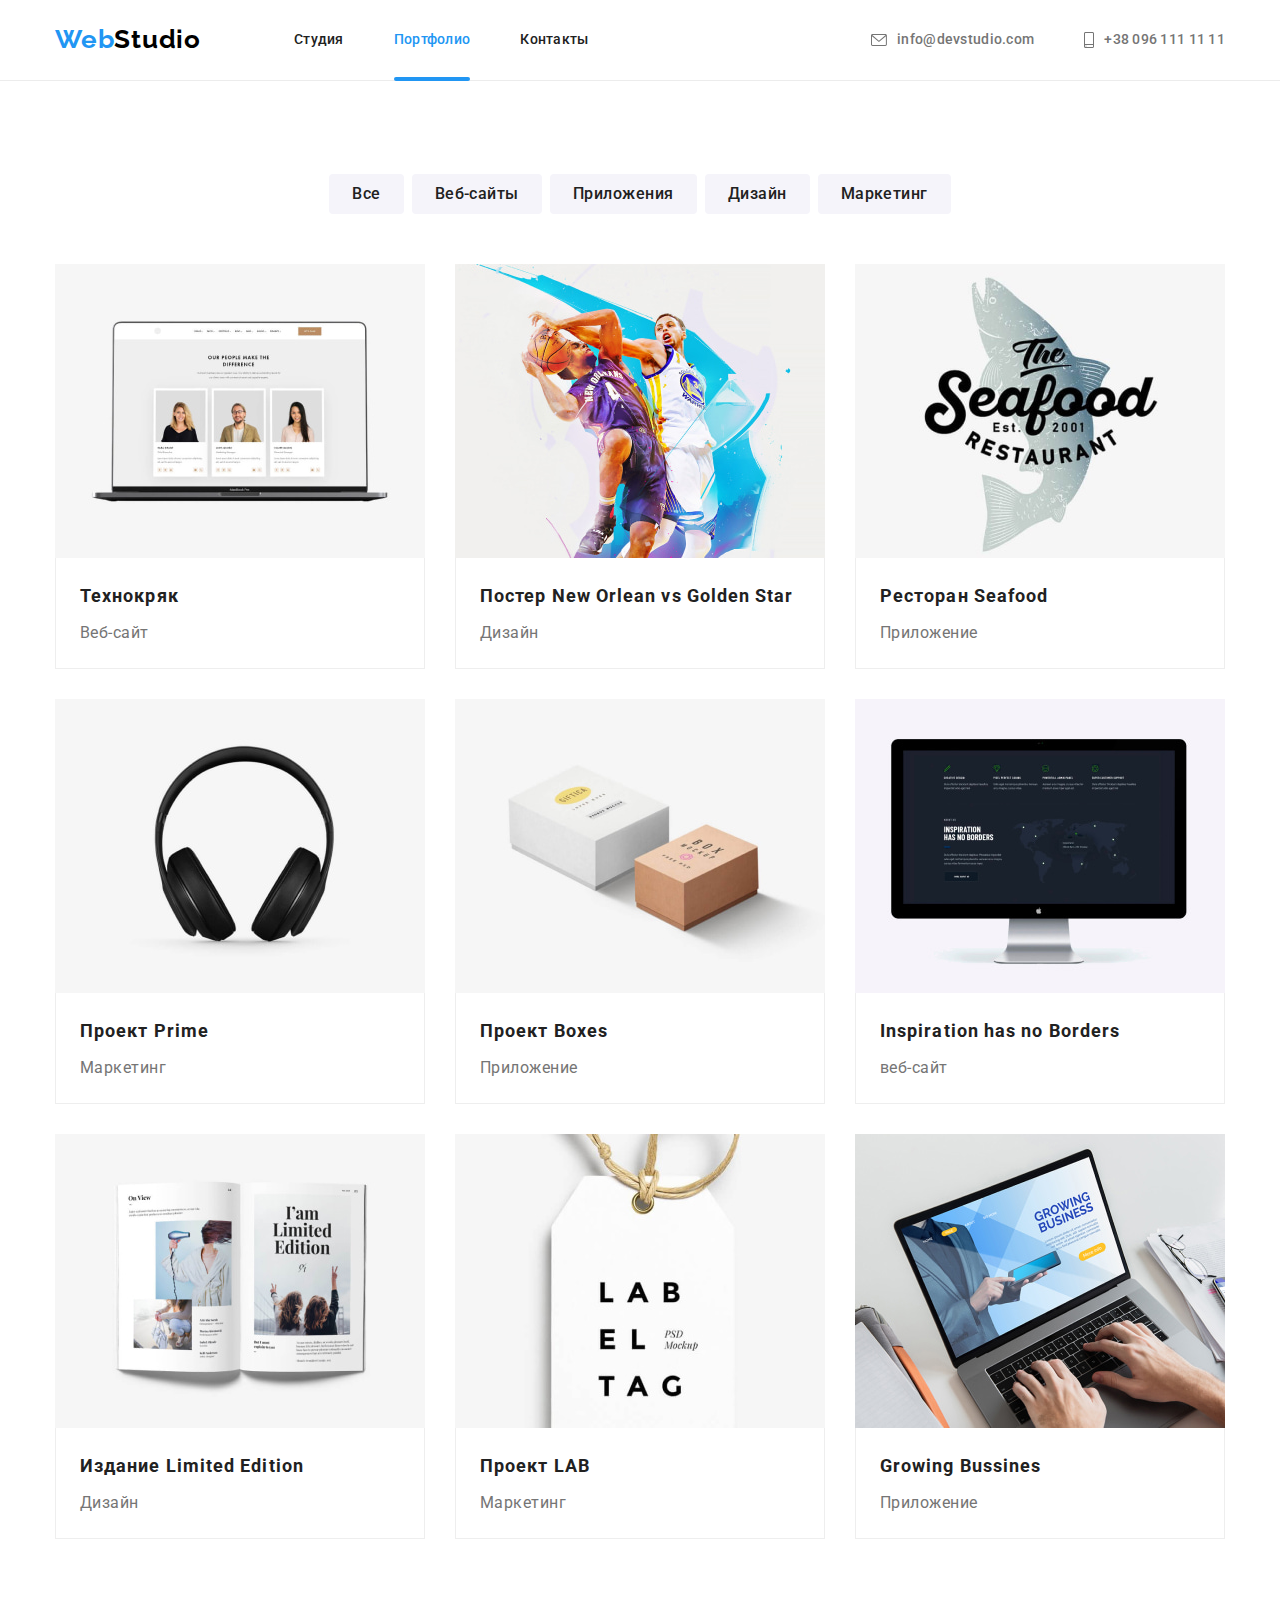
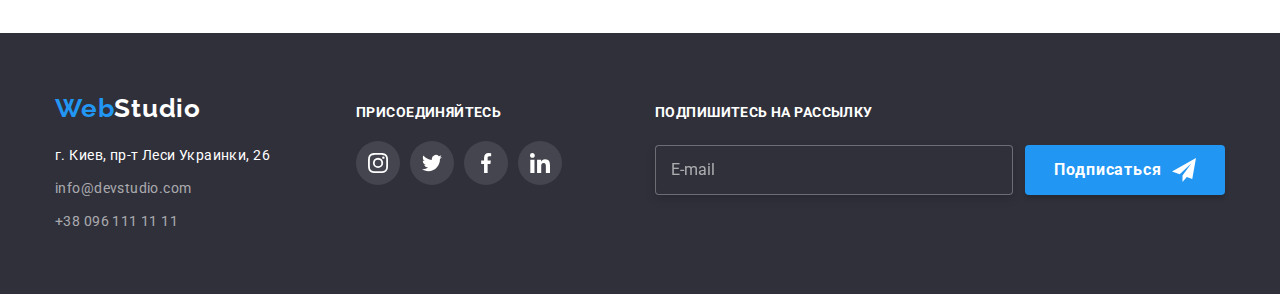
==== commit fd262811: "Внесено правки ментора" ====
--- a/portfolio.html
+++ b/portfolio.html
@@ -293,7 +293,7 @@
     <!-- Футер -->
     <footer class="footer">
       <div class="footer-wrap conteiner">
-        <div>
+        <div class="footer-contact-wrap">
           <a class="logo footer-logo link" href="./index.html"
             >Web<span class="logo-light-theme">Studio</span></a
           >
--- a/css/styles.css
+++ b/css/styles.css
@@ -483,6 +483,10 @@
 .footer-wrap {
   display: flex;
   align-items: baseline;
+}
+
+.footer-contact-wrap {
+  flex-grow: 1;
 }
 
 .address {
@@ -677,7 +681,7 @@
 }
 
 .modal-form-title {
-  margin-bottom: 20px;
+  margin-bottom: 12px;
   font-weight: 700;
   font-size: 20px;
   line-height: 1.15;
@@ -686,10 +690,17 @@
   color: #212121;
 }
 
+.form-field {
+  margin-bottom: 10px;
+}
+
+.modal-form-label {
+  display: block;
+  margin-bottom: 4px;
+}
+
 .form-field-input {
   position: relative;
-  margin-top: 4px;
-  margin-bottom: 10px;
 }
 
 .form-field input {
@@ -713,10 +724,10 @@
 }
 
 .modal-form textarea[name='comment'] {
+  display: block;
   width: 100%;
   min-height: 120px;
   resize: none;
-  margin-top: 4px;
   padding: 12px;
   font-size: 14px;
   line-height: 1.14;
@@ -734,6 +745,10 @@
   color: rgba(117, 117, 117, 0.5);
 }
 
+.form-field.comment {
+  margin-bottom: 0;
+}
+
 .form-field:focus-within input,
 .form-field:focus-within textarea {
   border: 1px solid var(--main-theme-color);
@@ -744,22 +759,14 @@
 }
 
 .policy-checkbox-wrapper {
-  position: relative;
-  display: flex;
-  justify-content: center;
-  align-items: center;
   margin-top: 20px;
-  padding-left: 20px;
   font-size: 14px;
   line-height: 1.71;
   letter-spacing: 0.03em;
 }
 
 .modal-checkbox-icon {
-  position: absolute;
-  top: 50%;
-  left: 13px;
-  transform: translateY(-65%);
+  margin-right: 4px;
   width: 15px;
   height: 15px;
   border: 2px solid var(--secondary-text-color);
@@ -786,11 +793,12 @@
 
 .policy-checkbox-wrapper label {
   display: flex;
-  text-align: center;
-  margin-right: 4px;
+  justify-content: center;
+  align-items: center;
 }
 
 .policy-link {
+  margin-left: 4px;
   text-decoration: underline;
   color: var(--main-theme-color);
 }
